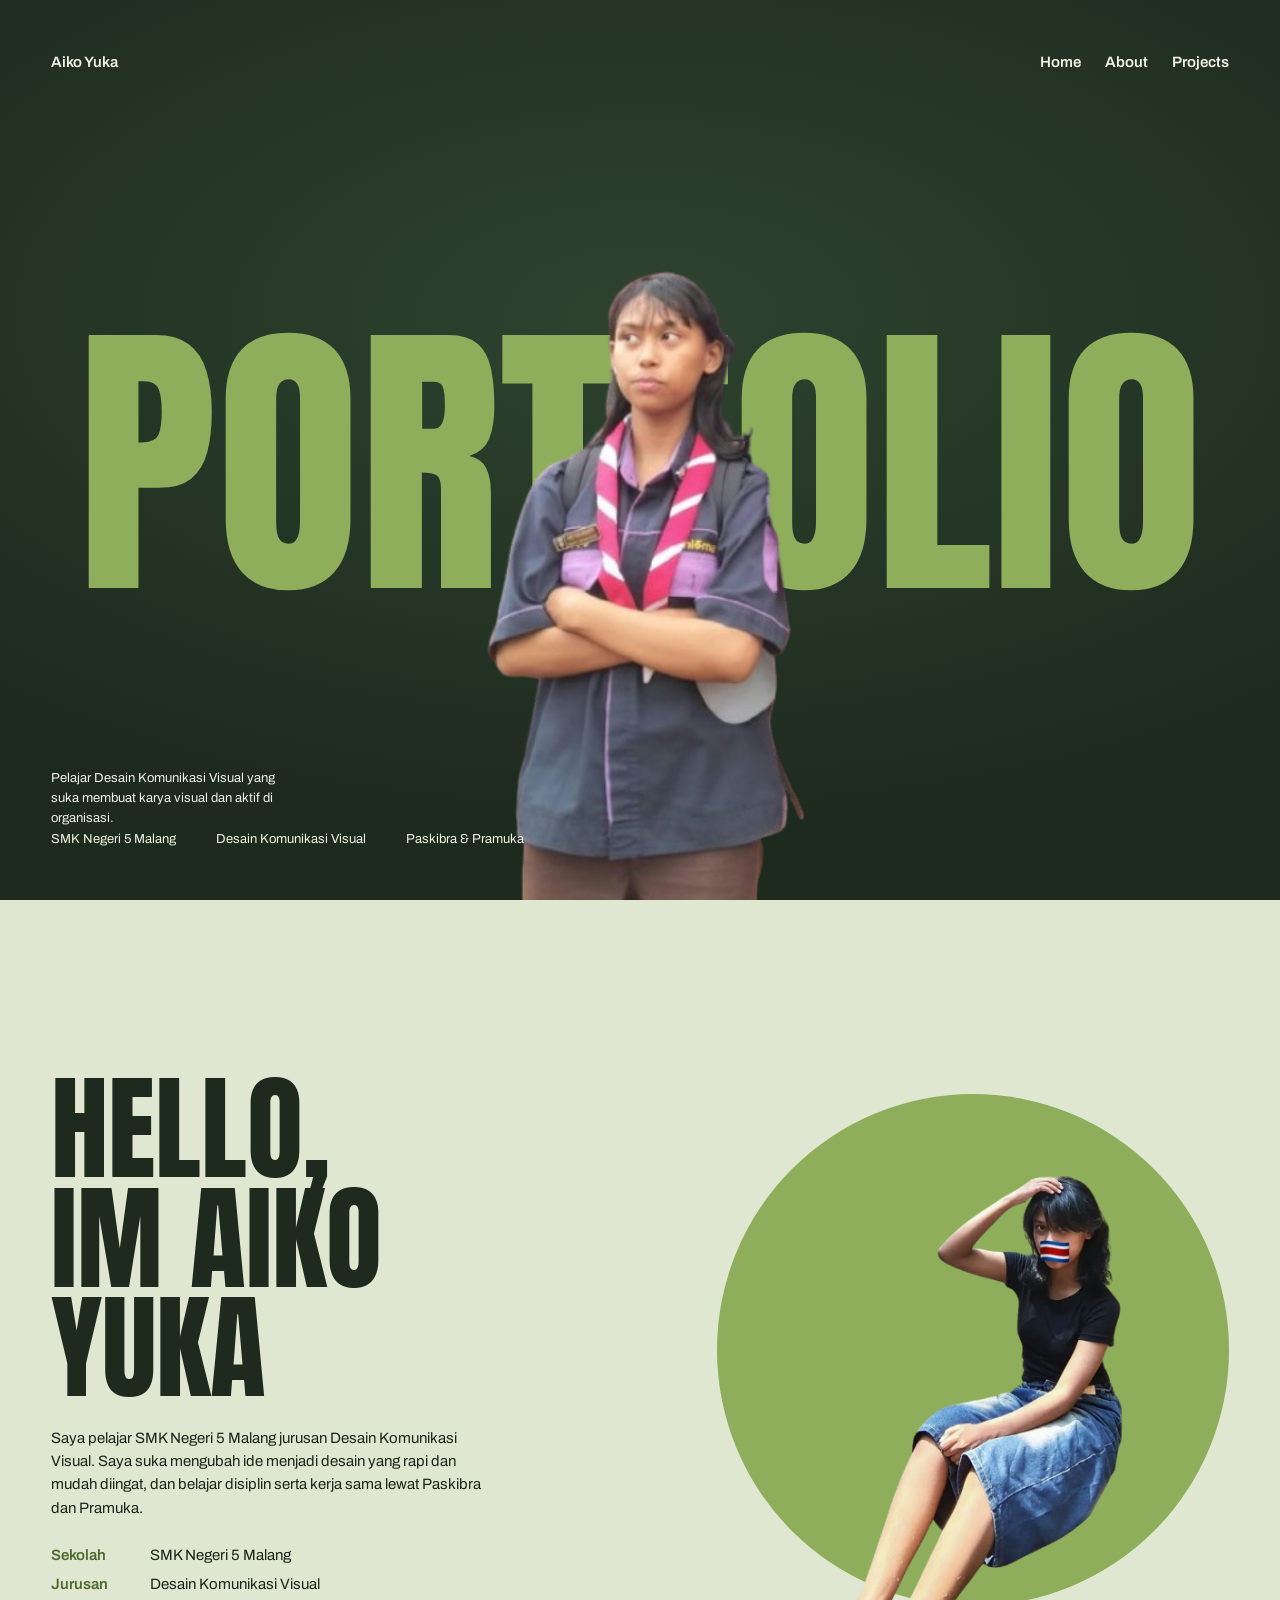
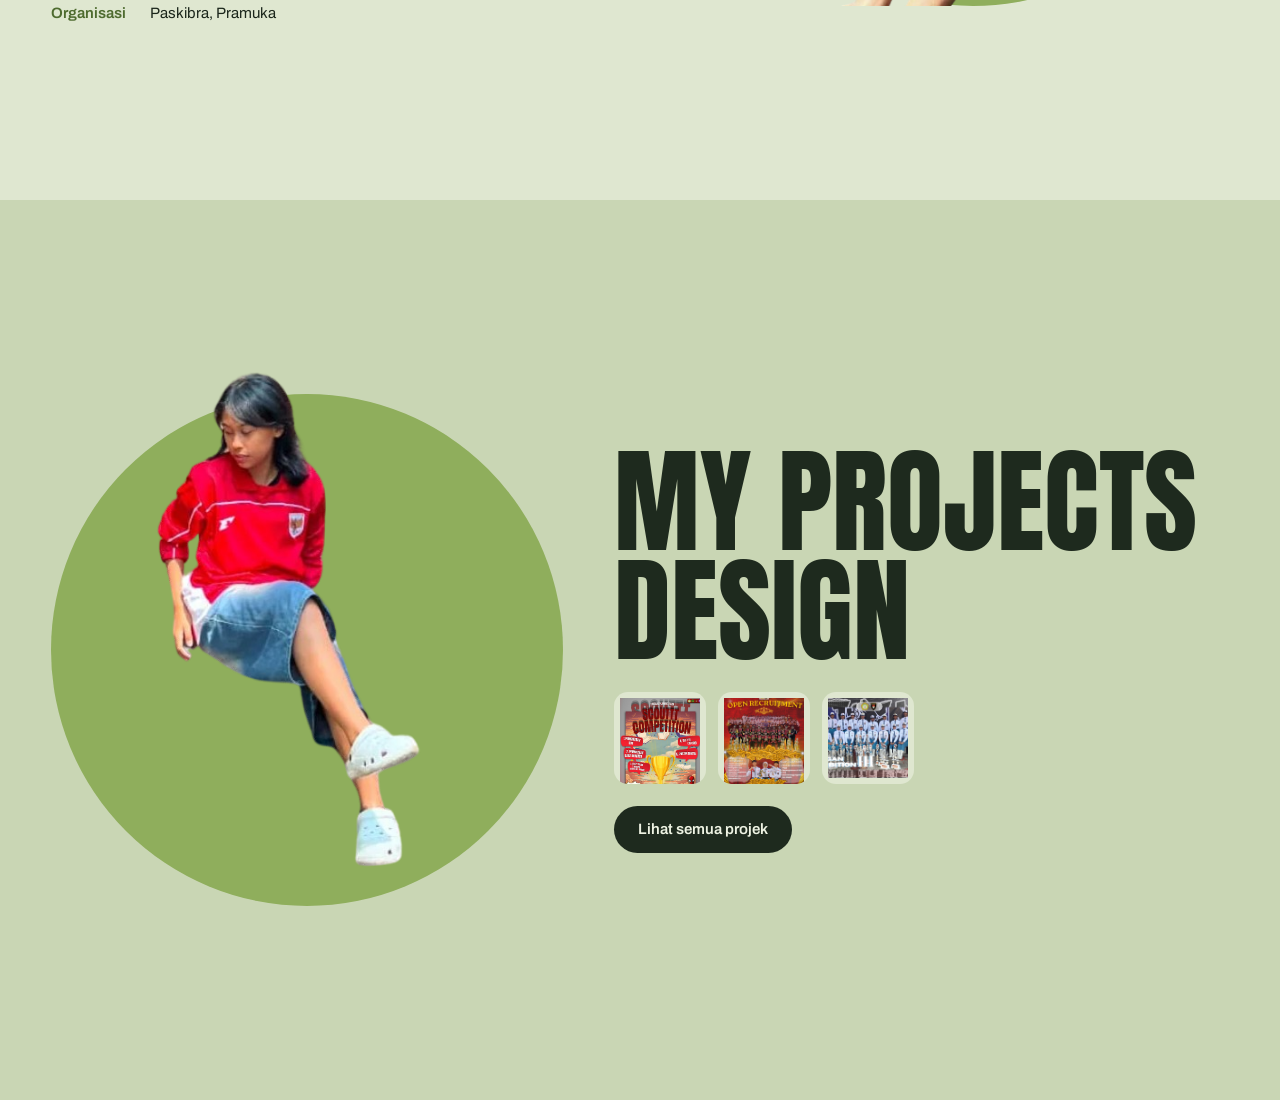
==== index.html @ 467f52f5 "first commit" ====
<!doctype html>
<html lang="id">
  <head>
    <meta charset="UTF-8" />
    <meta name="viewport" content="width=device-width, initial-scale=1" />
    <link rel="preconnect" href="https://fonts.googleapis.com" />
    <link rel="preconnect" href="https://fonts.gstatic.com" crossorigin />
    <link href="https://fonts.googleapis.com/css2?family=Anton&family=Archivo:wght@400;600&display=swap" rel="stylesheet" />
    <link rel="stylesheet" href="css/style.css" />
    <title>Aiko Yuka</title>
  </head>
  <body>
    <section class="slide hero" id="home">
      <nav class="nav">
        <span>Aiko Yuka</span>
        <div><a href="#home">Home</a><a href="#about">About</a><a href="projects.html">Projects</a></div>
      </nav>
      <h1>Portfolio</h1>
      <img class="cut" data-photo="hero" src="images/aiko.png" alt="Aiko Yuka" />
      <p class="intro">Pelajar Desain Komunikasi Visual yang suka membuat karya visual dan aktif di organisasi.</p>
      <div class="foot"><span>SMK Negeri 5 Malang</span><span>Desain Komunikasi Visual</span><span>Paskibra &amp; Pramuka</span></div>
    </section>
    <section class="slide" id="about">
      <div class="split">
        <div>
          <h2>Hello,<br />Im Aiko<br />Yuka</h2>
          <p>Saya pelajar SMK Negeri 5 Malang jurusan Desain Komunikasi Visual. Saya suka mengubah ide menjadi desain yang rapi dan mudah diingat, dan belajar disiplin serta kerja sama lewat Paskibra dan Pramuka.</p>
          <dl>
            <dt>Sekolah</dt>
            <dd>SMK Negeri 5 Malang</dd>
            <dt>Jurusan</dt>
            <dd>Desain Komunikasi Visual</dd>
            <dt>Organisasi</dt>
            <dd>Paskibra, Pramuka</dd>
          </dl>
        </div>
        <div class="disc"><img class="cut" data-photo="about" src="images/aik.png" alt="Aiko Yuka" /></div>
      </div>
    </section>
    <section class="slide alt" id="projects">
      <div class="split flip">
        <div class="disc"><img class="cut" data-photo="projects" src="images/yuka.png" alt="Aiko Yuka" /></div>
        <div>
          <h2>My Projects<br />Design</h2>
          <div class="tiles" id="preview"></div>
          <a class="btn" href="projects.html">Lihat semua projek</a>
        </div>
      </div>
    </section>
    <script src="js/data.js"></script>
    <script src="js/main.js"></script>
  </body>
</html>
---- css/style.css ----
:root {
  --forest: #1e2a1e;
  --sage: #dfe7d0;
  --sage2: #c9d6b4;
  --matcha: #8fae5c;
  --deep: #4e6b2f;
  --ink: #1b261b;
  --cream: #eef3e3;
  --pad: clamp(20px, 4vw, 56px);
}
* {
  box-sizing: border-box;
  margin: 0;
  padding: 0;
}
body {
  background: var(--sage);
  color: var(--ink);
  font:
    15px/1.55 "Archivo",
    Arial,
    sans-serif;
}
h1,
h2 {
  font-family: "Anton", "Impact", sans-serif;
  font-weight: 400;
  text-transform: uppercase;
  line-height: 0.95;
}
a {
  color: inherit;
}
a:focus-visible,
button:focus-visible {
  outline: 2px solid var(--deep);
  outline-offset: 3px;
}
img {
  display: block;
}
.nav {
  display: flex;
  justify-content: space-between;
  align-items: center;
  font-weight: 600;
  position: relative;
  z-index: 3;
}
.nav div {
  display: flex;
  gap: 24px;
}
.nav a {
  text-decoration: none;
}
.nav a:hover {
  text-decoration: underline;
}
.slide {
  min-height: 100vh;
  padding: var(--pad);
  display: flex;
  flex-direction: column;
  position: relative;
  overflow: hidden;
}
.foot {
  margin-top: auto;
  display: flex;
  flex-wrap: wrap;
  gap: 8px 40px;
  font-size: 13px;
  position: relative;
  z-index: 3;
}
.hero {
  background: radial-gradient(110% 80% at 50% 35%, #2f432f, var(--forest) 70%);
  color: var(--cream);
}
.hero h1 {
  position: absolute;
  left: 0;
  right: 0;
  top: 36%;
  z-index: 1;
  text-align: center;
  color: var(--matcha);
  font-size: clamp(88px, 23vw, 380px);
  white-space: nowrap;
}
.hero .cut {
  position: absolute;
  left: 50%;
  bottom: 0;
  transform: translateX(-50%);
  height: min(90vh, 1100px);
  width: auto;
  z-index: 2;
}
.hero .foot {
  margin-top: auto;
}
.hero .intro {
  position: absolute;
  left: var(--pad);
  bottom: 72px;
  z-index: 3;
  max-width: 240px;
  font-size: 13px;
}
.split {
  display: grid;
  grid-template-columns: 1.2fr 1fr;
  gap: var(--pad);
  align-items: center;
  flex: 1;
}
.split.flip {
  grid-template-columns: 1fr 1.2fr;
}
.split h2 {
  font-size: clamp(54px, 9vw, 140px);
  margin-bottom: 24px;
  color: var(--forest);
}
.split p {
  max-width: 48ch;
}
.disc {
  position: relative;
  aspect-ratio: 1;
  width: min(100%, 520px);
  justify-self: center;
}
.disc::before {
  content: "";
  position: absolute;
  inset: 0;
  border-radius: 50%;
  background: var(--matcha);
}
.disc .cut {
  position: absolute;
  left: 50%;
  bottom: 0;
  transform: translateX(-50%);
  height: 108%;
  width: auto;
}
dl {
  display: grid;
  grid-template-columns: auto 1fr;
  gap: 6px 24px;
  margin-top: 24px;
  max-width: 460px;
}
dt {
  font-weight: 600;
  color: var(--deep);
}
.alt {
  background: var(--sage2);
}
.btn {
  display: inline-block;
  margin-top: 22px;
  background: var(--forest);
  color: var(--cream);
  padding: 12px 24px;
  border-radius: 999px;
  text-decoration: none;
  font-weight: 600;
  transition: background 0.2s;
}
.btn:hover {
  background: var(--deep);
}
.tiles {
  display: flex;
  gap: 12px;
  margin-top: 26px;
}
.tile {
  width: 92px;
  aspect-ratio: 1;
  border-radius: 14px;
  overflow: hidden;
  background: var(--sage);
  display: grid;
  place-items: center;
  text-align: center;
  font-size: 11px;
  padding: 6px;
  text-decoration: none;
  color: var(--deep);
  font-weight: 600;
}
.tile img,
.card img {
  width: 100%;
  height: 100%;
  object-fit: cover;
}
/* projects page */
.page {
  padding: var(--pad);
  min-height: 100vh;
}
.page h1 {
  font-size: clamp(56px, 11vw, 170px);
  color: var(--forest);
  margin: 48px 0 12px;
}
.page > p {
  max-width: 52ch;
}
.chips {
  display: flex;
  flex-wrap: wrap;
  gap: 10px;
  margin: 28px 0;
}
.chip {
  border: 1.5px solid var(--deep);
  background: none;
  color: var(--ink);
  padding: 8px 18px;
  border-radius: 999px;
  font:
    600 13px "Archivo",
    Arial,
    sans-serif;
  cursor: pointer;
}
.chip.on,
.chip:hover {
  background: var(--deep);
  color: var(--cream);
}
.grid {
  columns: 3 260px;
  column-gap: 18px;
}
.card {
  display: block;
  width: 100%;
  break-inside: avoid;
  margin-bottom: 18px;
  text-align: left;
  background: var(--cream);
  border: 0;
  border-radius: 16px;
  padding: 10px 10px 14px;
  cursor: pointer;
  font: inherit;
  color: inherit;
}
.card img,
.ph {
  width: 100%;
  aspect-ratio: 4/5;
  border-radius: 10px;
  object-fit: cover;
  margin-bottom: 10px;
}
.ph {
  background: var(--matcha);
  display: grid;
  place-items: center;
  font-weight: 600;
  color: var(--forest);
  text-align: center;
  padding: 12px;
}
.card small,
.box small {
  display: block;
  color: var(--deep);
}
.lb {
  position: fixed;
  inset: 0;
  background: rgba(20, 30, 20, 0.8);
  display: grid;
  place-items: center;
  padding: 20px;
  z-index: 9;
}
.lb[hidden] {
  display: none;
}
.box {
  background: var(--cream);
  border-radius: 18px;
  padding: 18px;
  max-width: 520px;
  width: 100%;
  max-height: 92vh;
  overflow: auto;
  position: relative;
}
.box img,
.ph.big {
  width: 100%;
  max-height: 60vh;
  object-fit: contain;
  border-radius: 10px;
  margin-bottom: 12px;
}
.box h3 {
  font-size: 20px;
}
.x {
  position: absolute;
  top: 10px;
  right: 10px;
  border: 0;
  background: var(--forest);
  color: var(--cream);
  width: 34px;
  height: 34px;
  border-radius: 50%;
  cursor: pointer;
  font-size: 18px;
  z-index: 2;
}
@media (max-width: 760px) {
  .split,
  .split.flip {
    grid-template-columns: 1fr;
    gap: 28px;
    margin-top: 32px;
  }
  .flip .disc {
    order: -1;
  }
  .slide {
    min-height: auto;
    padding-bottom: 40px;
  }
  .hero {
    min-height: 100vh;
  }
  .foot {
    margin-top: 40px;
  }
  .hero .intro {
    display: none;
  }
  .hero .foot {
    margin-top: auto;
  }
}
@media (prefers-reduced-motion: reduce) {
  * {
    transition: none !important;
  }
}

/* karya: poster portrait + sosial media landscape */
.grid { columns: auto; display: grid; gap: 18px; }
.grid.port { grid-template-columns: repeat(auto-fill, minmax(200px, 280px)); }
.grid.land { grid-template-columns: repeat(auto-fill, minmax(280px, 1fr)); }
.sec { font-size: clamp(32px, 5vw, 56px); color: var(--deep); margin: 36px 0 18px; }
.card { margin-bottom: 0; }
.card img, .ph { aspect-ratio: auto; }
.card .ph, .card img { width: 100%; object-fit: cover; }
.box .big { max-height: 60vh; width: 100%; object-fit: contain; }
.tile .t { width: 100%; height: 100%; object-fit: cover; border-radius: 0; margin: 0; font-size: 11px; }
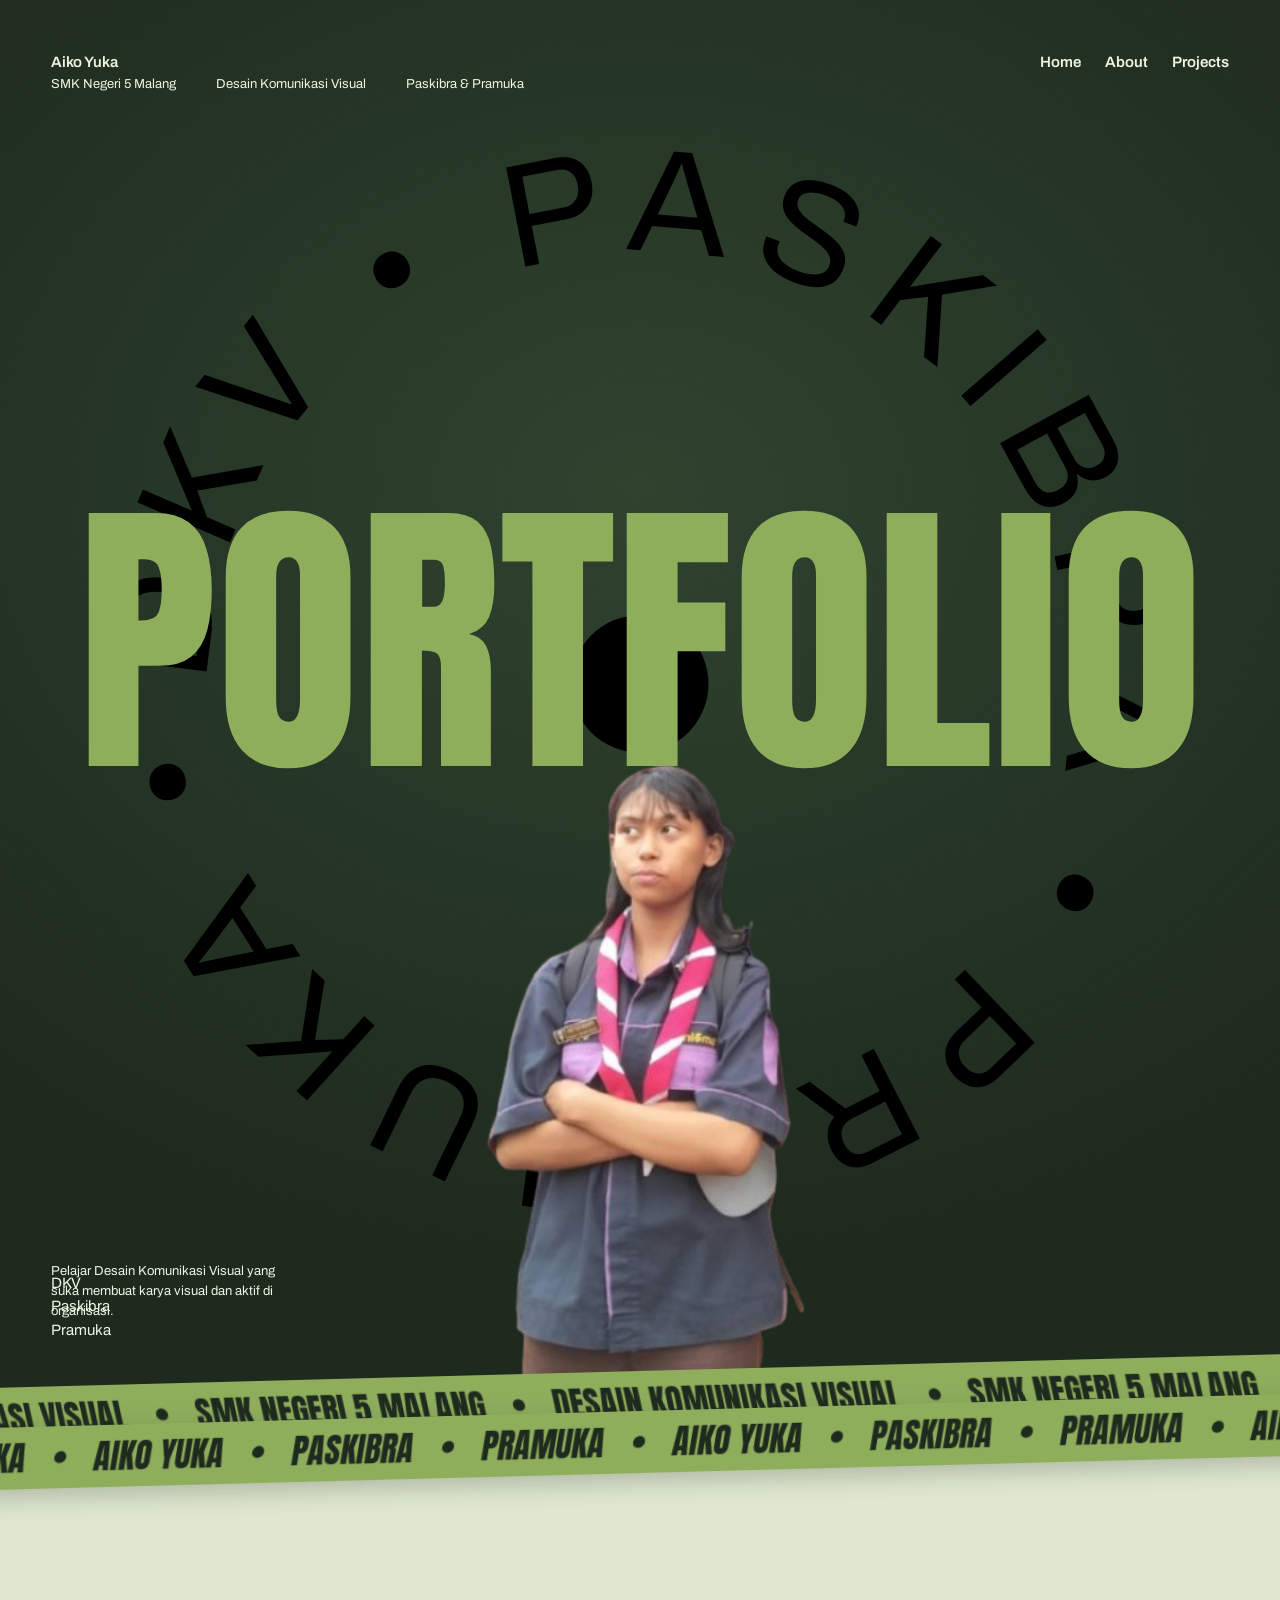
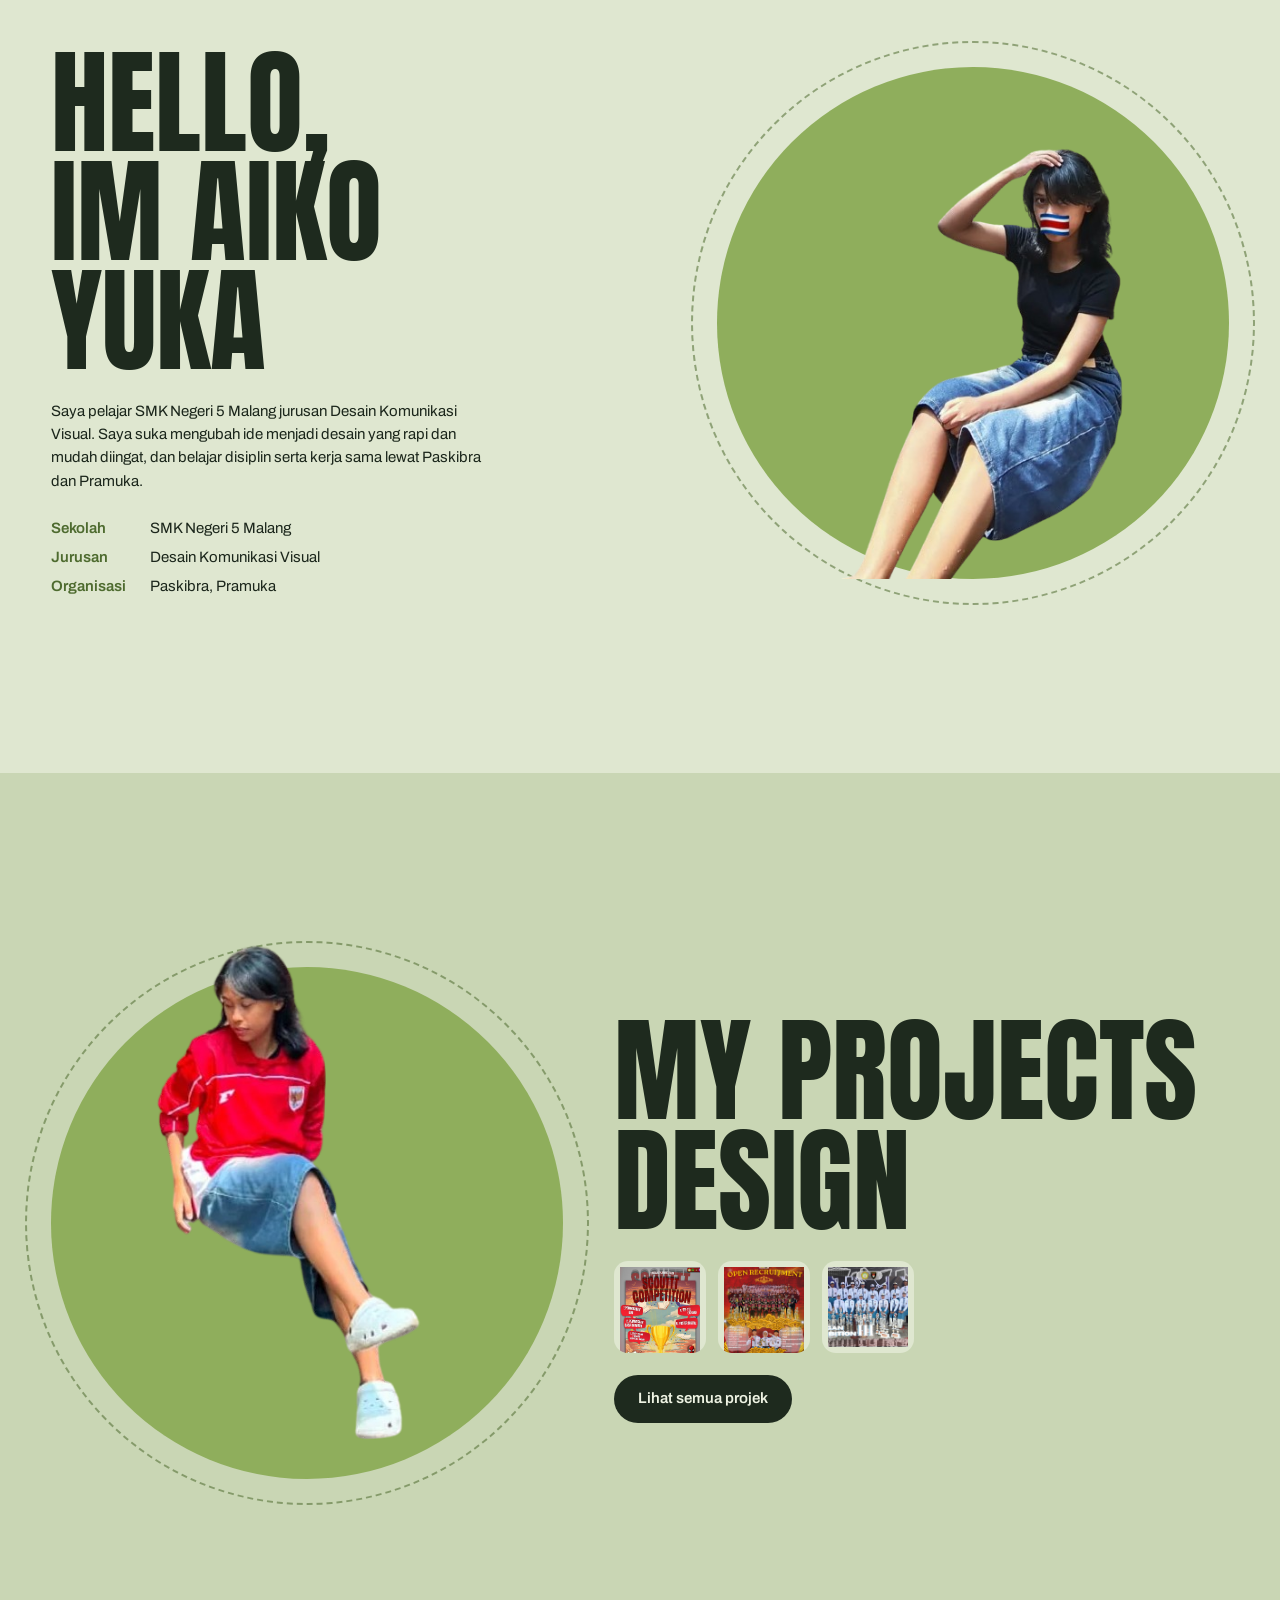
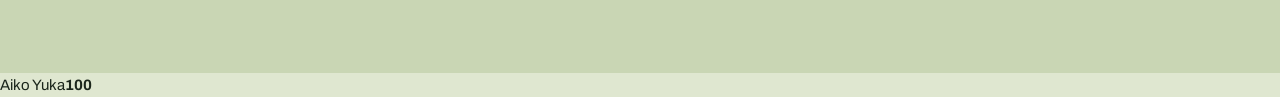
==== commit 4aec3cbd: "Tambah animasi baru" ====
--- a/index.html
+++ b/index.html
@@ -6,7 +6,9 @@
     <link rel="preconnect" href="https://fonts.googleapis.com" />
     <link rel="preconnect" href="https://fonts.gstatic.com" crossorigin />
     <link href="https://fonts.googleapis.com/css2?family=Anton&family=Archivo:wght@400;600&display=swap" rel="stylesheet" />
+    <script>document.documentElement.className+=" js"+(sessionStorage.getItem("pl")||/projects/.test(location.pathname)?"":" pl-on")</script>
     <link rel="stylesheet" href="css/style.css" />
+    <link rel="stylesheet" href="css/anim.css" />
     <title>Aiko Yuka</title>
   </head>
   <body>
@@ -49,5 +51,6 @@
     </section>
     <script src="js/data.js"></script>
     <script src="js/main.js"></script>
+    <script src="js/anim.js"></script>
   </body>
 </html>
--- a/css/anim.css
+++ b/css/anim.css
@@ -0,0 +1,64 @@
+/* ===== ANIMASI ===== */
+body{overflow-x:clip}
+.pb{position:fixed;top:0;left:0;right:0;height:4px;background:var(--matcha);transform-origin:left;transform:scaleX(0);z-index:98}
+.nav a{text-decoration:none!important;background:linear-gradient(currentColor,currentColor) 0 100%/0 2px no-repeat;transition:background-size .3s}
+.nav a:hover{background-size:100% 2px}
+/* huruf melompat */
+.ch{display:inline-block;transition:transform .25s cubic-bezier(.3,1.8,.5,1),color .2s}
+.ch:hover{transform:translateY(-10px) rotate(-5deg)}
+.hero .ch:hover{color:var(--cream)}
+.hero h1 .ch{animation:drop .9s cubic-bezier(.3,1.5,.5,1) calc(var(--i)*.07s + .2s) backwards}
+.rvh .ch{animation:up .7s cubic-bezier(.3,1.4,.5,1) calc(var(--i)*.04s) backwards;animation-play-state:paused}
+.rvh.in .ch{animation-play-state:running}
+@keyframes drop{from{opacity:0;transform:translateY(-130%) rotate(-14deg) scale(.6)}}
+@keyframes up{from{opacity:0;transform:translateY(70%) rotate(8deg)}}
+@keyframes fade{from{opacity:0;transform:translateY(12px)}}
+/* hero */
+.hero h1{transform:translate3d(calc(var(--mx,0)*-26px),calc(var(--my,0)*-12px),0)}
+.hero .cut{transform:translate3d(calc(-50% + var(--mx,0)*16px),calc(var(--my,0)*8px),0);transition:transform .2s ease-out;animation:rise 1.1s cubic-bezier(.2,1.2,.4,1) .6s backwards;cursor:pointer}
+@keyframes rise{from{opacity:0;transform:translate3d(-50%,45%,0)}}
+.hero .nav,.hero .intro,.hero .foot{animation:fade 1s 1s backwards}
+.blob{position:absolute;border-radius:50%;background:radial-gradient(circle at 30% 30%,rgba(163,196,106,.35),rgba(143,174,92,.04));animation:float var(--t,12s) ease-in-out infinite alternate;pointer-events:none;z-index:0}
+@keyframes float{to{transform:translate(var(--dx,30px),var(--dy,-40px)) scale(1.25)}}
+/* pita berjalan */
+.mq{background:var(--matcha);color:var(--forest);overflow:hidden;transform:rotate(-1.5deg);margin:-22px -3% 0;position:relative;z-index:4;padding:14px 0;font:400 clamp(22px,3vw,34px)/1 'Anton','Impact',sans-serif;text-transform:uppercase;box-shadow:0 8px 24px rgba(30,42,30,.25)}
+.mq-t{display:flex;align-items:center;gap:28px;width:max-content;animation:mq 26s linear infinite}
+.mq:hover .mq-t{animation-play-state:paused}
+.mq .dot{width:12px;height:12px;border-radius:50%;background:var(--forest);flex:none}
+@keyframes mq{to{transform:translateX(-50%)}}
+/* muncul saat scroll */
+.js .rv{opacity:0;transform:translateY(34px);transition:opacity .8s ease,transform .8s cubic-bezier(.2,.8,.2,1),background .2s;transition-delay:var(--d,0s)}
+.js .rv.in{opacity:1;transform:none}
+.js .disc.rv{transform:scale(.55) rotate(-10deg);transition:opacity .6s,transform .9s cubic-bezier(.3,1.5,.5,1)}
+.js .disc.rv.in{transform:perspective(800px) rotateX(calc(var(--ty,0)*1deg)) rotateY(calc(var(--tx,0)*1deg))}
+.js .disc.rv.done{transition:transform .15s ease-out}
+.js .disc.rv .cut{opacity:0;transform:translate(-50%,28%);transition:opacity .5s .3s,transform .8s .3s cubic-bezier(.3,1.4,.5,1)}
+.js .disc.rv.in .cut{opacity:1;transform:translateX(-50%)}
+.disc{isolation:isolate}
+.disc::after{content:"";position:absolute;inset:-5%;border:2px dashed var(--deep);border-radius:50%;opacity:.55;z-index:-1;animation:spin 28s linear infinite}
+.disc .cut{cursor:pointer}
+@keyframes spin{to{transform:rotate(360deg)}}
+/* kartu, tile, tombol */
+.js .card.rv.in:hover{transform:translateY(-8px) rotate(-1.2deg);box-shadow:0 18px 34px rgba(30,42,30,.22)}
+.card{transition:box-shadow .35s}
+.card b{transition:color .2s}.card:hover b{color:var(--deep)}
+.tile{transition:transform .3s cubic-bezier(.3,1.8,.5,1)}
+.js .tile.rv.in:hover{transform:translateY(-6px) rotate(-5deg) scale(1.1)}
+.btn{position:relative;overflow:hidden}
+.btn::after{content:"";position:absolute;top:0;left:-60%;width:40%;height:100%;background:rgba(255,255,255,.28);transform:skewX(-20deg);transition:left .6s}
+.btn:hover::after{left:130%}
+.lb:not([hidden]){animation:fadein .25s}
+.lb:not([hidden]) .box{animation:pop .45s cubic-bezier(.3,1.4,.5,1)}
+@keyframes fadein{from{opacity:0}}
+@keyframes pop{from{opacity:0;transform:scale(.8) translateY(30px)}}
+/* kursor + confetti */
+.cur{position:fixed;top:0;left:0;width:34px;height:34px;border:2px solid var(--matcha);border-radius:50%;pointer-events:none;z-index:99;opacity:0;transition:width .25s,height .25s,background .25s,margin .25s}
+.cur.big{width:58px;height:58px;margin:-12px 0 0 -12px;background:rgba(143,174,92,.25)}
+.cf{position:fixed;width:10px;height:10px;border-radius:50%;pointer-events:none;z-index:99;animation:cf .9s cubic-bezier(.1,.7,.3,1) forwards}
+@keyframes cf{to{transform:translate(var(--x),var(--y)) scale(.3);opacity:0}}
+@media(prefers-reduced-motion:reduce){
+ .js .rv{opacity:1;transform:none;transition:none}
+ .js .disc.rv .cut{opacity:1;transform:translateX(-50%);transition:none}
+ .ch,.blob,.mq-t,.disc::after,.hero .cut,.hero .nav,.hero .intro,.hero .foot{animation:none!important}
+ .cur,.pb{display:none}
+}
